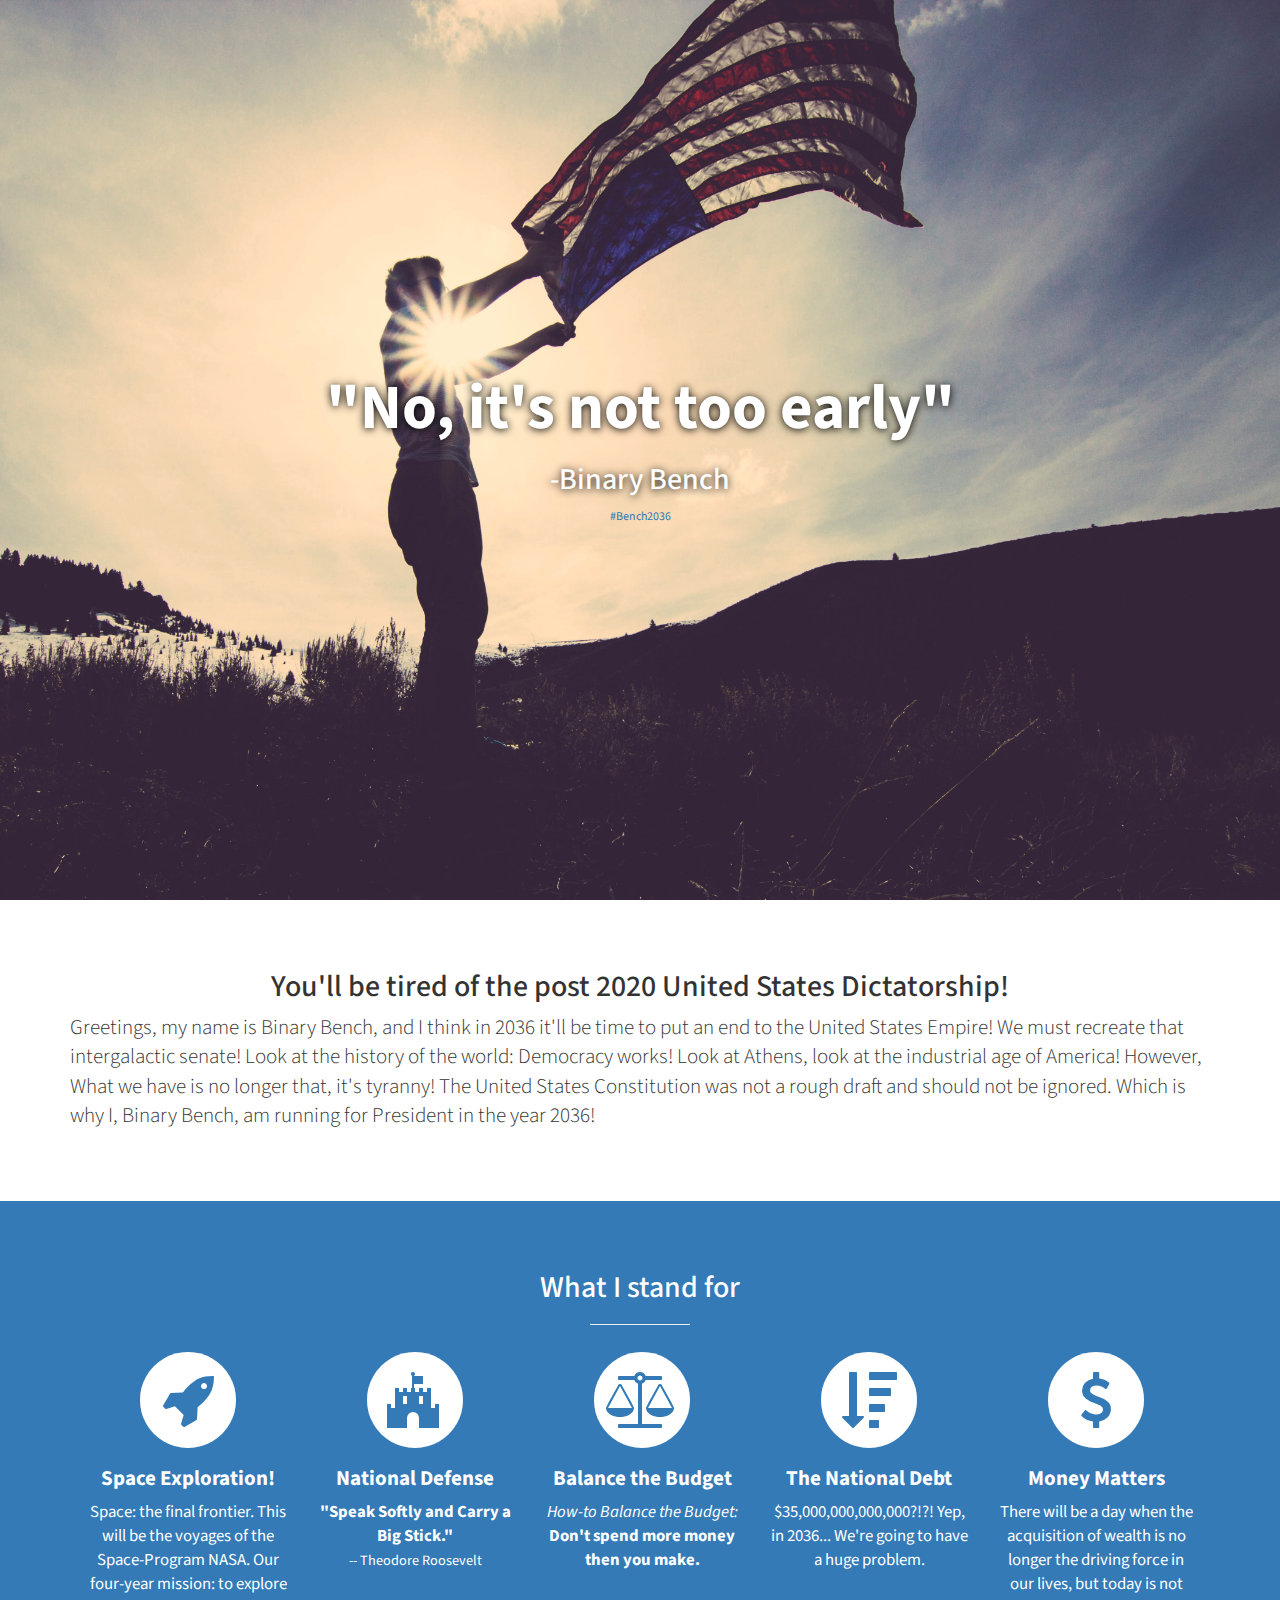
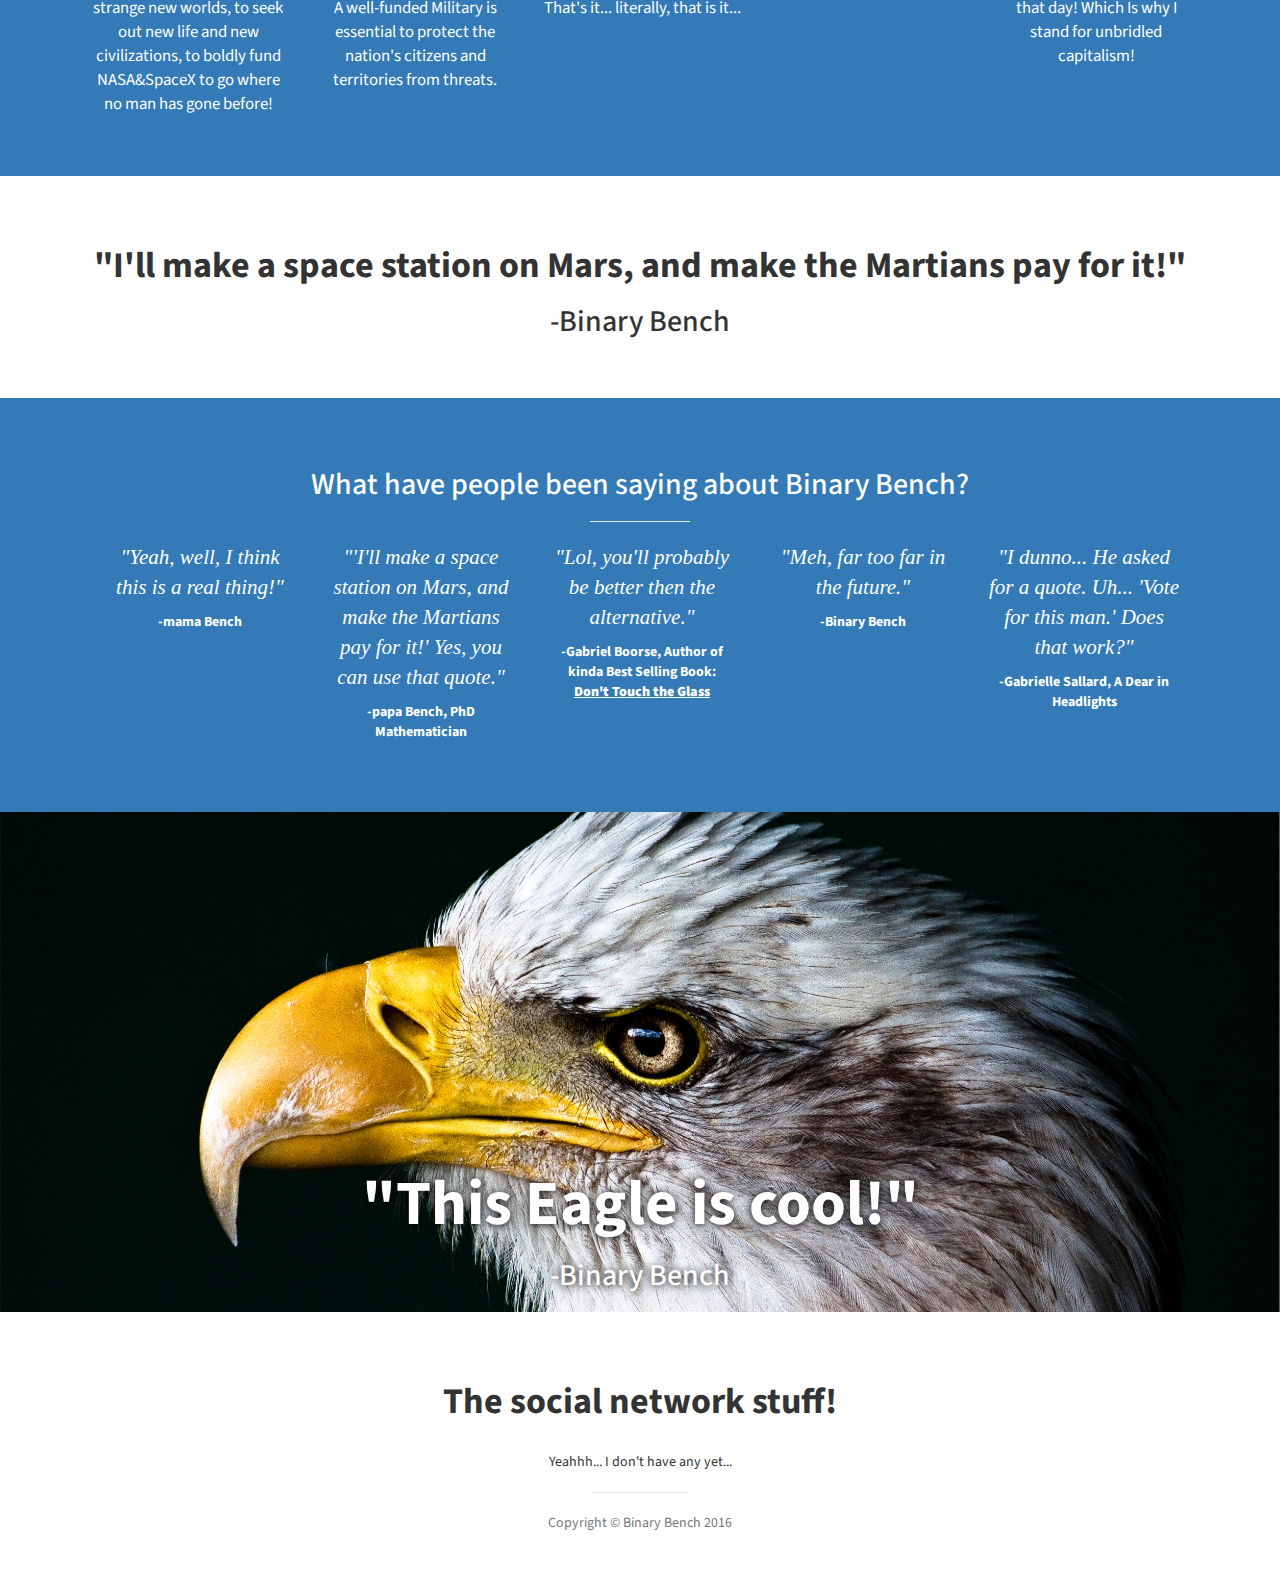
==== index.html @ ec016b41 "Initial Commit" ====
<!DOCTYPE html>
<html lang="en">
<head>

    <meta charset="utf-8">
    <meta http-equiv="X-UA-Compatible" content="IE=edge">
    <meta name="viewport" content="width=device-width, initial-scale=1">
    <!--meta name="viewport" content="width=device-width, initial-scale=1.0, maximum-scale=1.0, user-scalable=no" /-->
    <meta name="description" content="">
    <meta name="author" content="">

    <link rel="shortcut icon" href="/img/website-icon.ico">

    <title>Bench For President</title>

    <!-- Bootstrap Core CSS -->

    <link href="css/bootstrap.min.css" rel="stylesheet">
    <link href="css/benchsbootstrap.css" rel="stylesheet">

    <!-- Custom CSS -->
    <link href="css/stylish.css" rel="stylesheet">

    <!-- Custom Fonts -->
    <!--link href="font-awesome-4.2.0/css/font-awesome.min.css" rel="stylesheet" type="text/css"-->
    <link rel="stylesheet" href="font-awesome-4.5.0/css/font-awesome.min.css">
    <link href="http://fonts.googleapis.com/css?family=Source+Sans+Pro:300,400,700,300italic,400italic,700italic"
          rel="stylesheet" type="text/css">

    <!-- HTML5 Shim and Respond.js IE8 support of HTML5 elements and media queries -->
    <!-- WARNING: Respond.js doesn't work if you view the page via file:// -->

    <script>
        (function(i,s,o,g,r,a,m){i['GoogleAnalyticsObject']=r;i[r]=i[r]||function(){
                    (i[r].q=i[r].q||[]).push(arguments)},i[r].l=1*new Date();a=s.createElement(o),
                m=s.getElementsByTagName(o)[0];a.async=1;a.src=g;m.parentNode.insertBefore(a,m)
        })(window,document,'script','//www.google-analytics.com/analytics.js','ga');

        ga('create', 'UA-72523479-1', 'auto');
        ga('send', 'pageview');

    </script>

</head>

<body>

<!-- Header -->
<header id="top" class="header">
    <div class="text-vertical-center">
        <h1>"No, it's not too early"</h1>
        <h2>-Binary Bench</h2>
        <a class="small" target="_blank" href="https://twitter.com/search?f=tweets&q=%23Bench2036">#Bench2036</a>
        <br>
    </div>
</header>

<!-- About -->
<section id="about" class="about">
    <div class="container">
        <div class="row">
            <div class="col-lg-12 text-left">
                <span class="text-center"><h2>You'll be tired of the post 2020 United States Dictatorship!</h2></span>
                <p class="lead">Greetings, my name is Binary Bench, and I think in 2036 it'll be time to put an end
                    to the United States Empire! We must recreate that intergalactic senate! Look at the history of
                    the world: Democracy works! Look at Athens, look at the industrial age of America! However, What we
                    have is
                    no longer that, it's tyranny! The United States Constitution was not a rough draft and should not be
                    ignored. Which is why I, Binary Bench, am running for President in the year 2036!</p>
                <!--h1 class="text-center">-Your Friend, Binary Bench</h1-->
            </div>
        </div>
        <!-- /.row -->
    </div>
    <!-- /.container -->
</section>

<!-- Platform -->
<!-- The circle icons use Font Awesome's stacked icon classes. For more information, visit http://fontawesome.io/examples/ -->
<section id="issues" class="services bg-primary">
    <div class="container text-center">
        <h2>What I stand for</h2>
        <hr class="small">
        <div id="issues-row" class="row row-centered">


            <div class="col-md-4 col-sm-6 col-lg-2point2 col-centered">
                <div class="issues-item">
                    <span class="fa-stack fa-4x">
                        <i class="fa fa-circle fa-stack-2x"></i>
                        <i class="fa fa-rocket fa-stack-1x fa-rotate-45  text-primary"></i>
                    </span>
                    <h4>
                        <strong>Space Exploration!</strong>
                    </h4>
                    <p>Space: the final frontier. This will be the voyages of the Space-Program NASA. Our four-year
                        mission: to explore strange new worlds, to seek out new life and new civilizations, to boldly
                        fund NASA&SpaceX to go where no man has gone before!</p>
                </div>
            </div>
            <div class="col-md-4 col-sm-6 col-lg-2point2 col-centered">
                <div class="issues-item">
                    <span class="fa-stack fa-4x">
                        <i class="fa fa-circle fa-stack-2x"></i>
                        <i class="fa fa-fort-awesome fa-stack-1x text-primary"></i>
                    </span>
                    <h4>
                        <strong>National Defense</strong>
                    </h4>
                    <p><strong>"Speak Softly and Carry a Big Stick."</strong>
                        <br> <span class="small">-- Theodore Roosevelt</span>
                        <br>
                        <br>A well-funded Military is essential to protect the nation's citizens and territories
                        from threats.</p>
                </div>
            </div>
            <div class="col-md-4 col-sm-6 col-lg-2point2 col-centered">
                <div class="issues-item">
                    <span class="fa-stack fa-4x">
                        <i class="fa fa-circle fa-stack-2x"></i>
                        <i class="fa fa-balance-scale fa-stack-1x text-primary"></i>
                    </span>
                    <h4>
                        <strong>Balance the Budget</strong>
                    </h4>
                    <p><em>How-to Balance the Budget:</em> <strong>Don't spend more money then you make.</strong>
                        <br>
                        <br>
                        That's it... literally, that is it...</p>
                </div>
            </div>
            <div class="col-md-4 col-sm-6 col-lg-2point2 col-centered">
                <div class="issues-item">
                    <span class="fa-stack fa-4x">
                        <i class="fa fa-circle fa-stack-2x"></i>
                        <i class="fa fa-sort-amount-desc fa-stack-1x text-primary"></i>
                    </span>
                    <h4>
                        <strong>The National Debt</strong>
                    </h4>
                    <p>$35,000,000,000,000?!?! Yep, in 2036... We're going to have a huge problem.</p>
                </div>
            </div>

            <div class="col-md-4 col-sm-6 col-lg-2point2 col-centered">
                <div class="issues-item">
                    <span class="fa-stack fa-4x">
                        <i class="fa fa-circle fa-stack-2x"></i>
                        <i class="fa fa-usd fa-stack-1x text-primary"></i>
                    </span>
                    <h4>
                        <strong>Money Matters</strong>
                    </h4>
                    <p>There will be a day when the acquisition of wealth is no longer the driving force in our lives,
                        but today is not that day! Which Is why I stand for unbridled capitalism!</p>
                </div>
            </div>

        </div>
        <!-- /.row (nested) -->
    </div>
    <!-- /.container -->

</section>

<section id="quote1" class="quote about">
    <div class="container">
        <div class="row">
            <div class="col-lg-12 text-left">
                <span class="text-center">

                    <h1><b>"I'll make a space station on Mars, and make the Martians pay for it!"</b></h1>
                    <h2>-Binary Bench</h2>

                </span>
            </div>
        </div>
        <!-- /.row -->
    </div>
    <!-- /.container -->
</section>


<!-- Portfolio -->
<section id="quotes" class="quotes bg-primary">
    <div class="container text-center">
        <h2>What have people been saying about Binary Bench?</h2>
        <hr class="small">
        <div id="quotes-row" class="row row-centered">

            <div class="col-md-4 col-sm-6 col-lg-2point2 col-centered">
                <div class="quote-item">
                    <p> "Yeah, well, I think this is a real thing!"</p>
                    <span>-mama Bench</span>
                </div>
            </div>
            <div class="col-md-4 col-sm-6 col-lg-2point2 col-centered">
                <div class="quote-item">
                    <!--
                    <a href="#">
                        <img class="img-portfolio img-responsive" src="img/portfolio-1.jpg">
                    </a>
                    -->
                    <p> "'I'll make a space station on Mars, and make the Martians pay for it!' Yes, you can use that
                        quote."</p>

                    <span>-papa Bench, PhD Mathematician</span>

                </div>
            </div>
            <div class="col-md-4 col-sm-6 col-lg-2point2 col-centered">
                <div class="quote-item">
                    <p> "Lol, you'll probably be better then the alternative."</p>

                    <span>-Gabriel Boorse, Author of kinda
                        Best Selling Book: <span class="no-break"><a class="btn-dark" target="_blank"
                                             href="http://www.amazon.com/Dont-Touch-Glass-G-Boorse/dp/1508502676">Don't
                            Touch the Glass</a></span></span>
                </div>
            </div>
            <div class="col-md-4 col-sm-6 col-lg-2point2 col-centered">
                <div class="quote-item">
                    <p> "Meh, far too far in the future."</p>
                    <span>-Binary Bench</span>
                </div>
            </div>
            <div class="col-md-4 col-sm-6 col-lg-2point2 col-centered">
                <div class="quote-item">
                    <p> "I dunno... He asked for a quote. Uh... 'Vote for this man.' Does that work?"</p>
                    <span>-Gabrielle Sallard, A Dear in Headlights</span>
                </div>
            </div>
        </div>
    </div>


    <!-- /.container --
    <div class="container">
        <div class="row">
            <div class="col-lg-10 col-lg-offset-1 text-center">
                <div class="row">
                    <div class="col-md-3">
                        <div class="portfolio-item">
                            <!--
                            <a href="#">
                                <img class="img-portfolio img-responsive" src="img/portfolio-1.jpg">
                            </a>
                            --
                            <p>"It can be really hard to be around Will because he's so inspiring."

                                <br> <b>-Nick Horvath, Press Secretary, Committee to Reelect Will Gansa</b> </p>

                        </div>
                    </div>
                    <div class="col-md-3">
                        <div class="portfolio-item">
                            <p> "Will Gansa cooked a vegetable stir fry on Monday." <br><b>-Doug Wallack, 2D Co-op</b></p>
                        </div>
                    </div>
                    <div class="col-md-3">
                        <div class="portfolio-item">
                            <p> "Can someone who knows Will Gansa tell me whether his campaign is real? ... I'm just genuinely confused about what he's trying to accomplish."
                                <br><b>-Joseph LoPresti, Princeton Debate Panel</b></p>
                        </div>
                    </div>
                    <div class="col-md-3">
                        <div class="portfolio-item">
                            <p> "Gansa, a newcomer to USG, is the only male running for
                                presidency. He declined to comment."
                                <br><b>-The Daily Princetonian</b></p>
                        </div>
                    </div>
                </div>
            </div>
            <!-- /.col-lg-10 --
        </div>
        <!-- /.row --
    </div>
    <!-- /.container -->

</section>
<!-- Callout -->
<aside class="callout">
    <div class="text-vertical-bottem">
        <h1><b>"This Eagle is cool!"</b></h1>
        <h2>-Binary Bench</h2>
    </div>
</aside>

<!-- Footer -->
<footer>
    <div class="container">
        <div class="row">
            <div class="col-lg-10 col-lg-offset-1 text-center">
                <h1><strong>The social network stuff!</strong></h1>
                <br>
                <p>Yeahhh... I don't have any yet...</p>
                <hr class="small">
                <p class="text-muted">Copyright © Binary Bench 2016</p>
            </div>
        </div>
    </div>
</footer>


</body>
</html>
---- css/benchsbootstrap.css ----
/* custom column widths */

.col-lg-2point2 {
    position: relative;
    min-height: 1px;
    padding-right: 15px;
    padding-left: 15px
}


/* Large columns */
@media (min-width: 1200px) {
    .col-lg-2point2 {
        float: left
    }
    .col-lg-2point2 {
        width: 20%;
    }

}


/* centered columns styles */
.row-centered {
    text-align:center;
    vertical-align: text-top;

}

.col-centered {
    display:inline-block;
    float:none;
    /* inline-block space fix */
    margin-right:-4px;

    vertical-align: text-top;
}

.no-break {
    white-space: nowrap;
}
---- css/stylish.css ----
/*!
 * Start Bootstrap - Stylish Portfolio Bootstrap Theme (http://startbootstrap.com)
 * Code licensed under the Apache License v2.0.
 * For details, see http://www.apache.org/licenses/LICENSE-2.0.
 */

/* Global Styles */

html,
body {
    width: 100%;
    height: 100vh;
}

body {
    font-family: "Source Sans Pro","Helvetica Neue",Helvetica,Arial,sans-serif;
}

.text-vertical-center {
    display: table-cell;
    text-align: center;
    vertical-align: middle;
}

.text-vertical-bottem {
    display: table-cell;
    text-align: center;
    vertical-align: bottom;
    padding-bottom: 10px;
}


.text-vertical-center h1, .text-vertical-bottem h1 {
    margin: 0;
    padding: 0;
    font-size: 4.5em;
    font-weight: 700;
}

/* Linkz */

.btn-dark {
    border-radius: 0;
    color: #fff;
    text-decoration: underline;
}

.btn-dark:hover,
.btn-dark:focus,
.btn-dark:active {
    color: #fff;
    background-color: rgba(0, 0, 0, 0.1);
}

.btn-light {
    border-radius: 0;
    color: #333;
    text-decoration: underline;
}

.btn-light:hover,
.btn-light:focus,
.btn-light:active {
    color: #333;
    background-color: rgba(255, 255, 255, 0.1);
}

/* Custom Horizontal Rule */

hr.small {
    max-width: 100px;
}


.toggle {
    margin: 5px 5px 0 0;
}

/* Header */

.header {
    display: table;
    position: relative;
    width: 100%;
    height: 100vh;

    color: #fff;
    -webkit-font-smoothing: antialiased;
    text-shadow:  0 1px 8px rgba(0, 0, 0, 1);



    background: url(../img/sunset-flag-america-fields.jpg) no-repeat center center scroll;

    -webkit-background-size: cover;
    -moz-background-size: cover;

    -o-background-size: cover;

    background-size: cover;



}

.header a {
    text-shadow: none;
}


/* About */

.about {
    padding: 50px 0;
}

/* Services */

.services {
    padding: 50px 0;
}

#issues-row {
    padding: 0 15px;
}

.issues-item {
    margin-bottom: 5px;
}

.issues-item h4 {
    font-size: 1.5em;
}

.issues-item p {
    font-size: 1.2em;
}


/* Quotes */

.quotes {
    padding: 50px 0;
}

#quotes-row {
    padding: 0 30px;
}

.quote-item {
    margin-bottom: 20px;
}

.quote-item p {
    font-family: "Times New Roman", Times, serif;
    font-style: italic;
    font-size: 1.5em;
}

.quote-item span {
    font-weight: bolder;
}

/* Callout */

.callout {
    display: table;
    width: 100%;
    height: 500px;
    color: #fff;
    //text-shadow: 0 0 2px #000; /* horizontal-offset vertical-offset 'blur' colour */
    -moz-text-shadow: 0 0 2px #000;
    -webkit-text-shadow: 0 0 2px #000;
    background: url(../img/bird-animal-united-states-of-america-bald-eagle.jpeg) no-repeat center center scroll;
    -webkit-background-size: cover;
    -moz-background-size: cover;
    background-size: cover;
    -o-background-size: cover;

    -webkit-font-smoothing: antialiased;
    text-shadow:  0 1px 8px rgba(0, 0, 0, 1);
}



.img-portfolio {
    margin: 0 auto;
}

.img-portfolio:hover {
    opacity: 0.8;
}

/* Call to Action */

.call-to-action {
    padding: 50px 0;
}

.call-to-action .btn {
    margin: 10px;
}

/* Footer */

footer {
    padding: 50px 0;
}
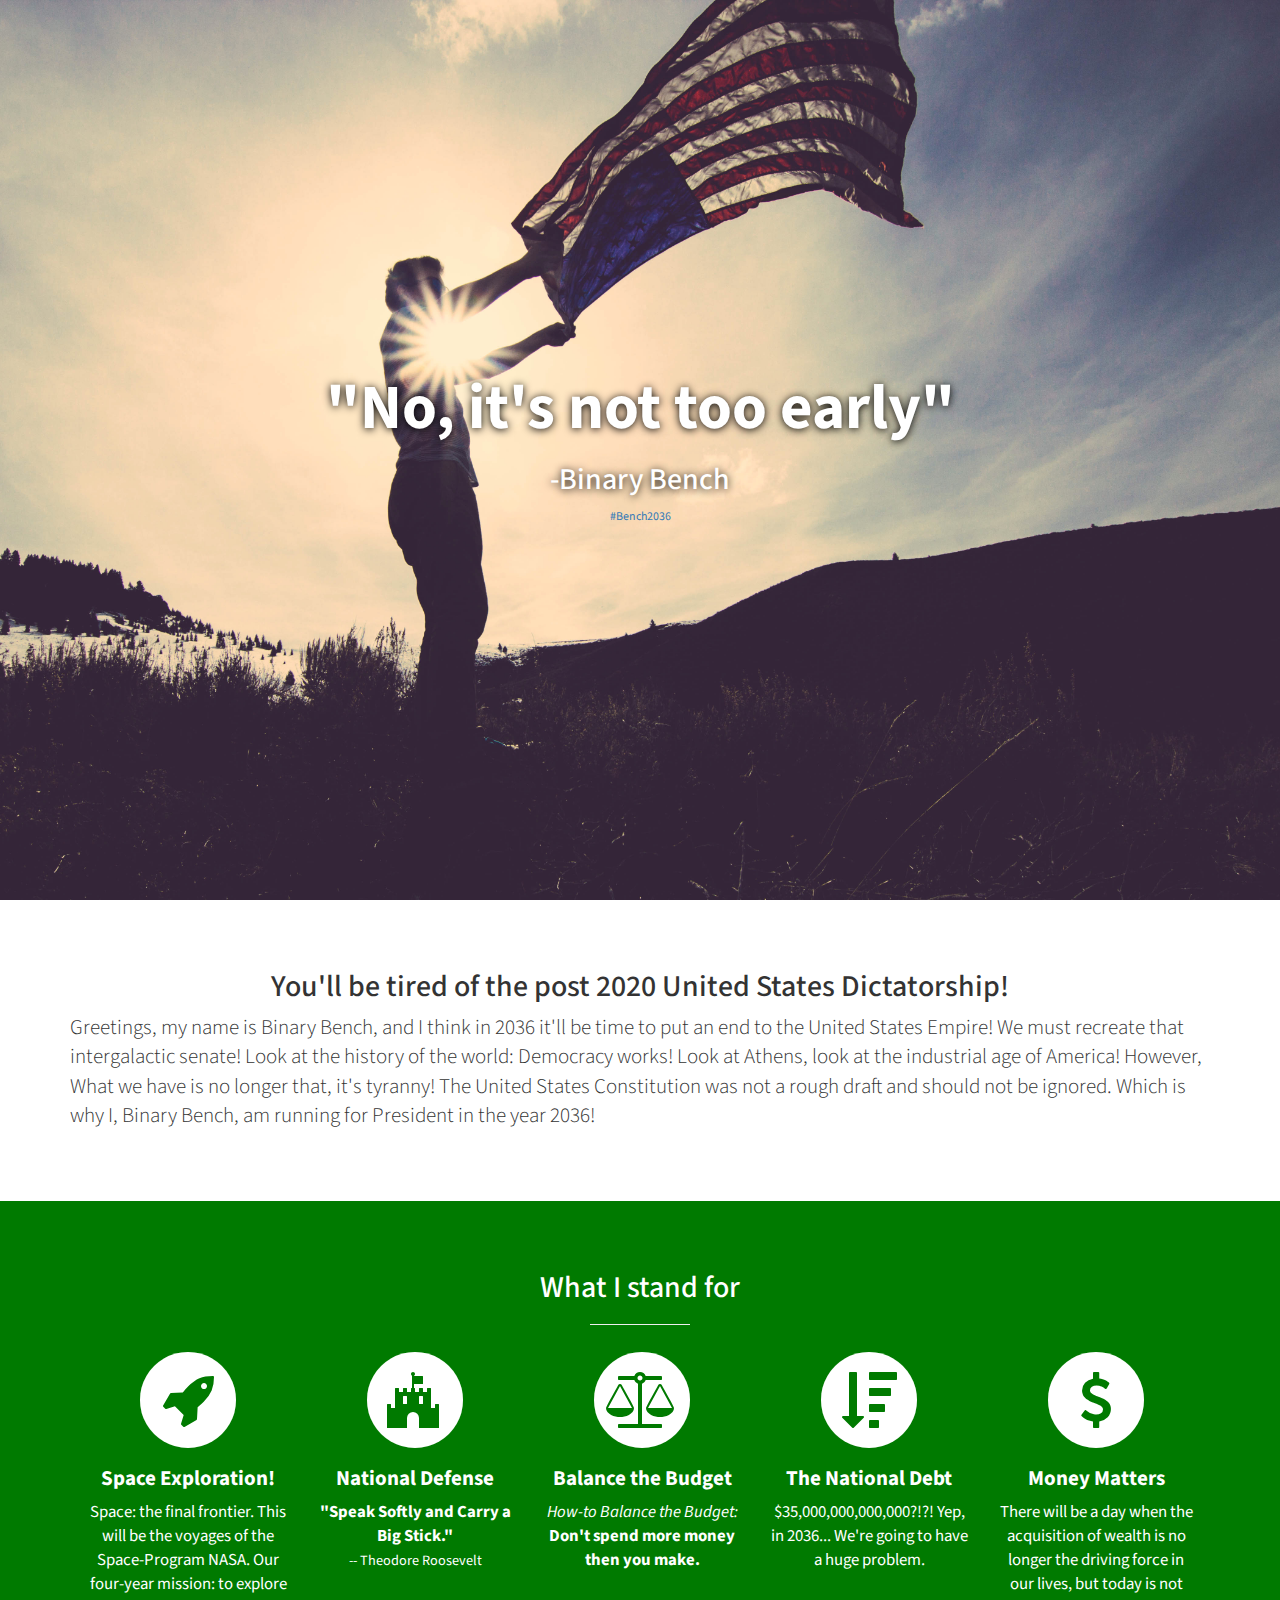
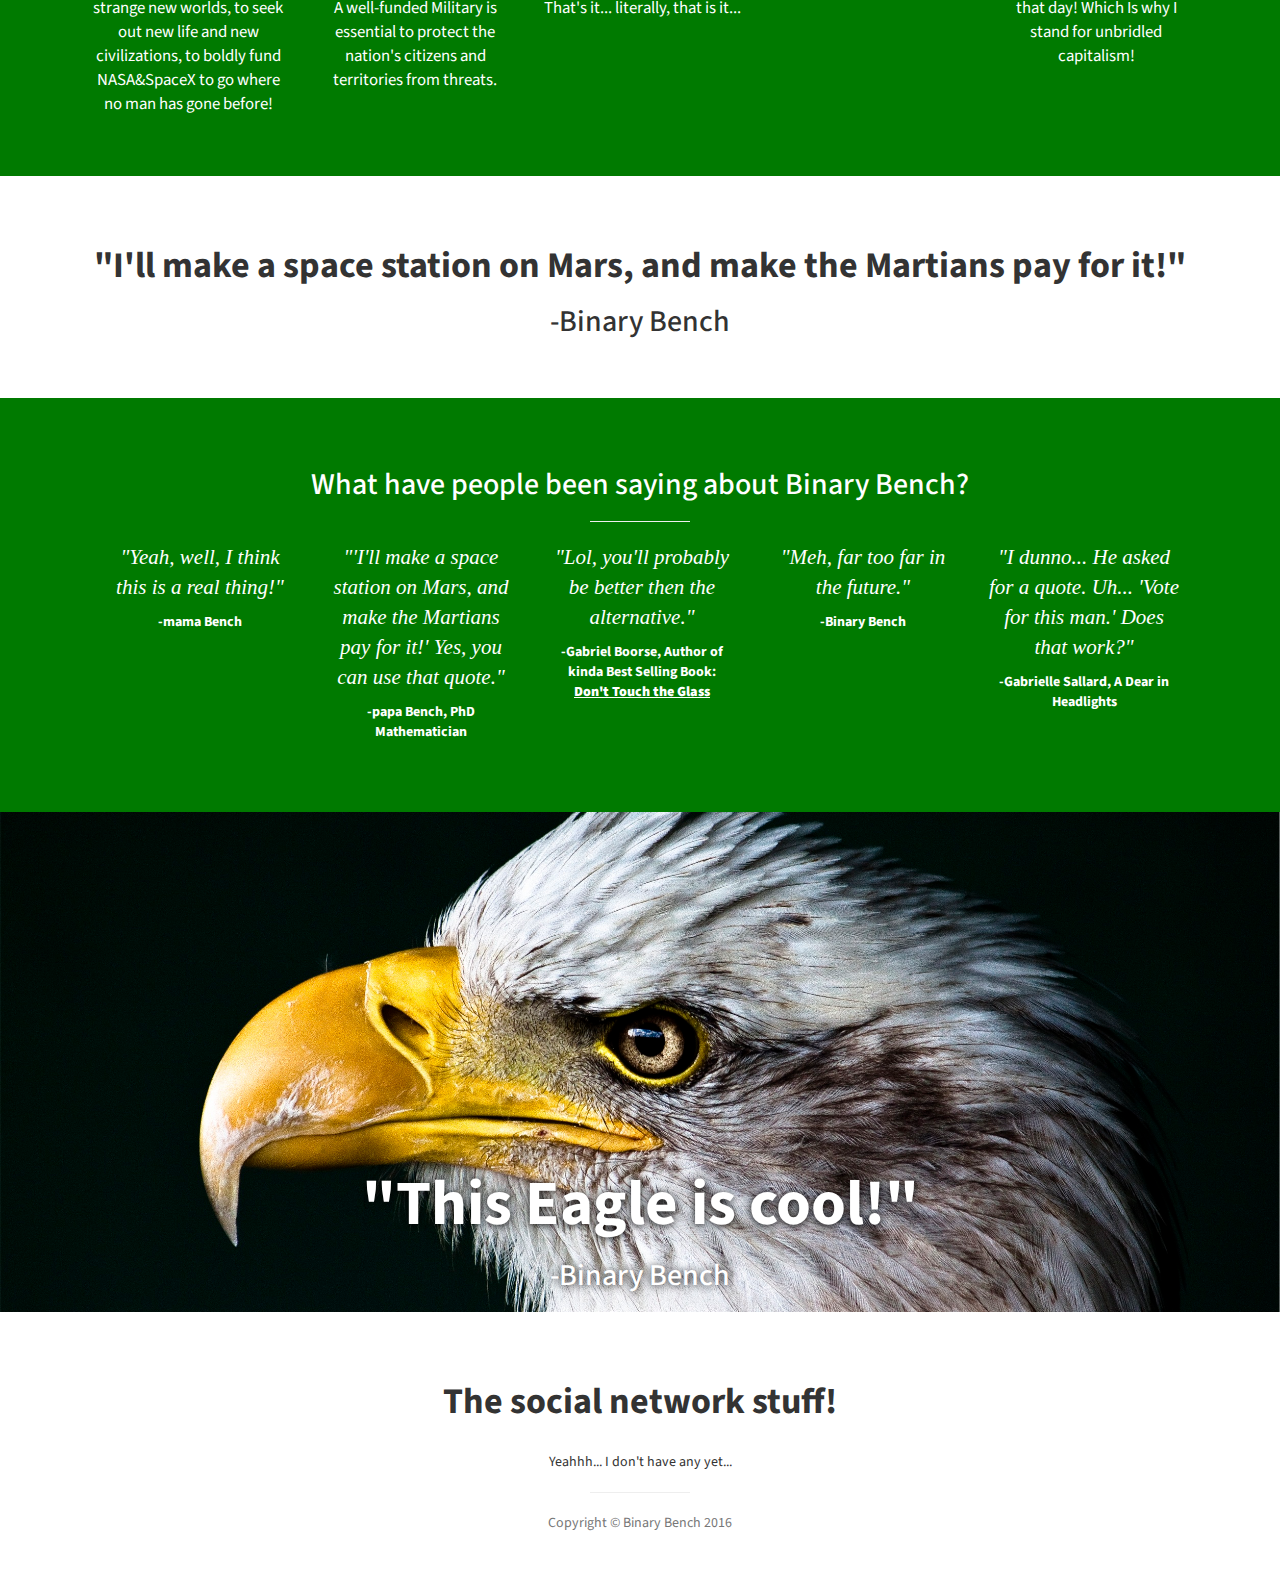
==== commit abf0a5cc: "Changed color scheme to green" ====
--- a/index.html
+++ b/index.html
@@ -46,7 +46,7 @@
 <body>
 
 <!-- Header -->
-<header id="top" class="header">
+<header id="top" class="header image">
     <div class="text-vertical-center">
         <h1>"No, it's not too early"</h1>
         <h2>-Binary Bench</h2>
@@ -233,54 +233,9 @@
         </div>
     </div>
 
-
-    <!-- /.container --
-    <div class="container">
-        <div class="row">
-            <div class="col-lg-10 col-lg-offset-1 text-center">
-                <div class="row">
-                    <div class="col-md-3">
-                        <div class="portfolio-item">
-                            <!--
-                            <a href="#">
-                                <img class="img-portfolio img-responsive" src="img/portfolio-1.jpg">
-                            </a>
-                            --
-                            <p>"It can be really hard to be around Will because he's so inspiring."
-
-                                <br> <b>-Nick Horvath, Press Secretary, Committee to Reelect Will Gansa</b> </p>
-
-                        </div>
-                    </div>
-                    <div class="col-md-3">
-                        <div class="portfolio-item">
-                            <p> "Will Gansa cooked a vegetable stir fry on Monday." <br><b>-Doug Wallack, 2D Co-op</b></p>
-                        </div>
-                    </div>
-                    <div class="col-md-3">
-                        <div class="portfolio-item">
-                            <p> "Can someone who knows Will Gansa tell me whether his campaign is real? ... I'm just genuinely confused about what he's trying to accomplish."
-                                <br><b>-Joseph LoPresti, Princeton Debate Panel</b></p>
-                        </div>
-                    </div>
-                    <div class="col-md-3">
-                        <div class="portfolio-item">
-                            <p> "Gansa, a newcomer to USG, is the only male running for
-                                presidency. He declined to comment."
-                                <br><b>-The Daily Princetonian</b></p>
-                        </div>
-                    </div>
-                </div>
-            </div>
-            <!-- /.col-lg-10 --
-        </div>
-        <!-- /.row --
-    </div>
-    <!-- /.container -->
-
 </section>
 <!-- Callout -->
-<aside class="callout">
+<aside class="callout image">
     <div class="text-vertical-bottem">
         <h1><b>"This Eagle is cool!"</b></h1>
         <h2>-Binary Bench</h2>
@@ -288,7 +243,7 @@
 </aside>
 
 <!-- Footer -->
-<footer>
+<footer class="about">
     <div class="container">
         <div class="row">
             <div class="col-lg-10 col-lg-offset-1 text-center">
--- a/css/stylish.css
+++ b/css/stylish.css
@@ -35,6 +35,59 @@
     padding: 0;
     font-size: 4.5em;
     font-weight: 700;
+}
+
+/* overriding bootstrap */
+
+.bg-primary {
+    color: #fff;
+    background-color: #007a00;
+}
+
+
+a.bg-primary:hover,
+a.bg-primary:focus {
+    background-color: #006600;
+}
+
+.text-primary {
+    color: #007a00;
+}
+
+a.text-primary:hover,
+a.text-primary:focus {
+    color: #006600;
+}
+
+/* Selection */
+
+.bg-primary ::selection {
+    background: #fff;
+    color: #007a00;
+}
+
+/*
+.bg-primary ::-moz-selection {
+    background: #fff;
+    color: #007a00;
+}
+*/
+
+.about ::selection {
+    background: #007a00;
+    color: #fff;
+}
+
+/*
+.about ::-moz-selection {
+    background: #007a00;
+    color: #fff;
+}
+*/
+
+.image ::selection {
+    background: #007a00;
+    color: #fff;
 }
 
 /* Linkz */
